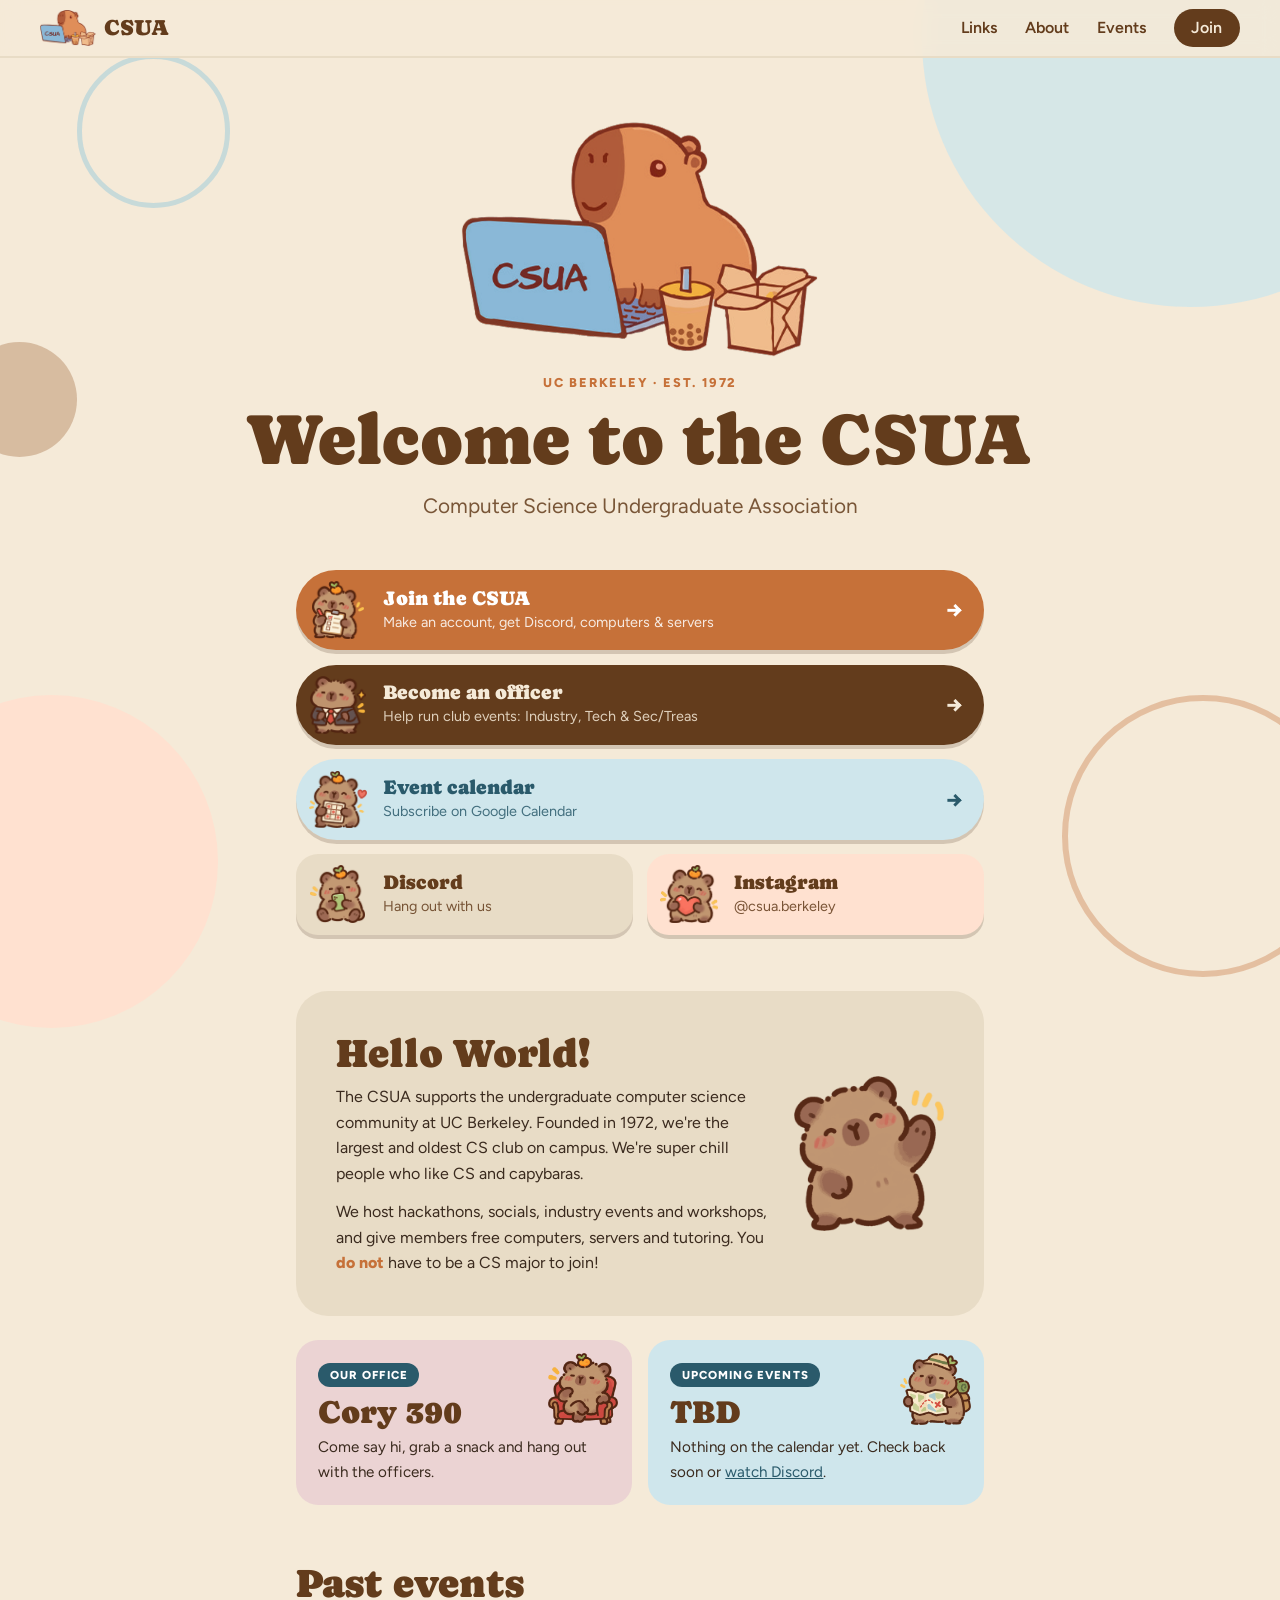
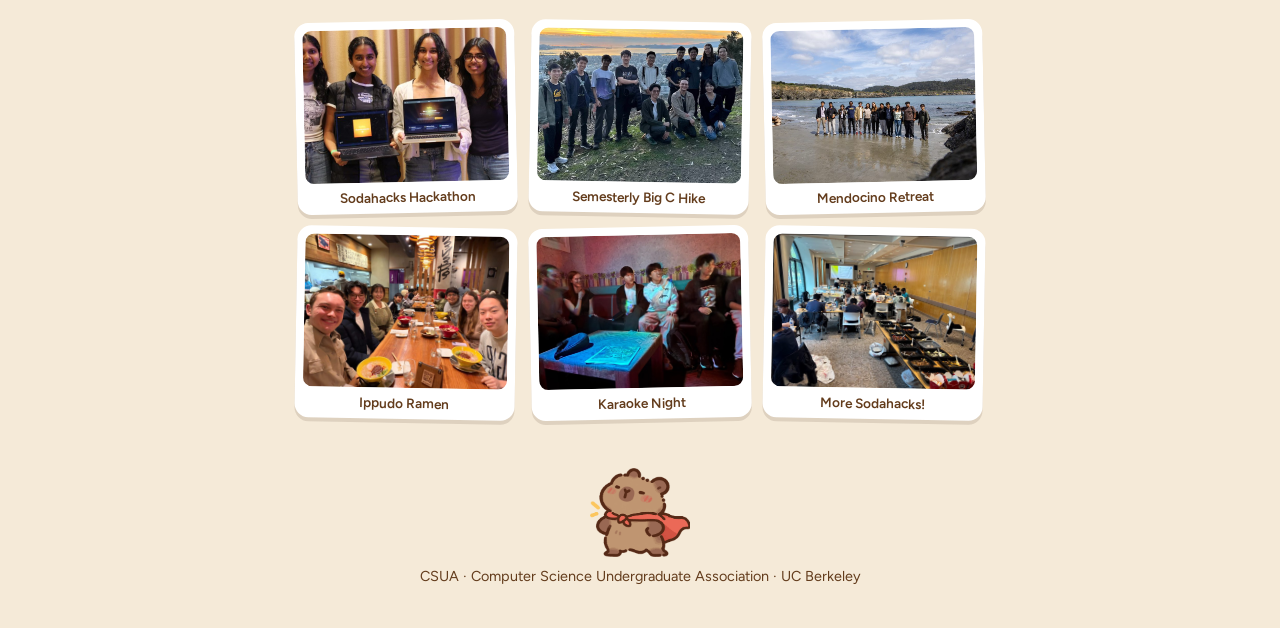
==== index.html @ c8054df7 "Add CSUA linktree site with capybara theme Static landing page with join, officer application, calen" ====
<!doctype html>
<html lang="en">
<head>
  <meta charset="utf-8">
  <meta name="viewport" content="width=device-width, initial-scale=1">
  <title>CSUA · UC Berkeley</title>
  <meta name="description" content="The Computer Science Undergraduate Association at UC Berkeley. Join, apply to be an officer, and find our events.">
  <meta property="og:title" content="CSUA · UC Berkeley">
  <meta property="og:description" content="Super chill people who like CS and capybaras.">
  <meta property="og:image" content="assets/capy_and_laptop.png">
  <meta name="theme-color" content="#F5EAD8">
  <link rel="icon" type="image/png" href="assets/favicon.png">
  <link rel="apple-touch-icon" href="assets/apple-touch-icon.png">
  <link rel="preconnect" href="https://fonts.googleapis.com">
  <link rel="preconnect" href="https://fonts.gstatic.com" crossorigin>
  <link href="https://fonts.googleapis.com/css2?family=Caprasimo&family=Figtree:ital,wght@0,400;0,600;0,800;1,400&display=swap" rel="stylesheet">
  <link rel="stylesheet" href="style.css">
</head>
<body>
  <div class="blobs" aria-hidden="true">
    <span class="blob blob-1"></span>
    <span class="blob blob-2"></span>
    <span class="blob blob-3"></span>
    <span class="ring ring-1"></span>
    <span class="ring ring-2"></span>
  </div>

  <nav class="nav">
    <a class="nav-logo" href="#top" aria-label="CSUA home">
      <img src="assets/capy_and_laptop.png" alt="" width="64" height="42">
      <span>CSUA</span>
    </a>
    <div class="nav-links">
      <a href="#links">Links</a>
      <a href="#about">About</a>
      <a href="#events">Events</a>
      <a class="nav-join" href="https://tinyurl.com/csua-join">Join</a>
    </div>
  </nav>

  <header class="hero" id="top">
    <img class="hero-img" src="assets/capy_and_laptop.png" alt="A capybara typing on a CSUA laptop next to boba and takeout" width="478" height="312">
    <p class="eyebrow">UC Berkeley · Est. 1972</p>
    <h1>Welcome to the CSUA</h1>
    <p class="subtitle">Computer Science Undergraduate Association</p>
  </header>

  <main>
    <section class="links" id="links" aria-label="Links">
      <a class="link link-rust" href="https://tinyurl.com/csua-join">
        <img src="assets/capy/clipboard.png" alt="" width="64" height="64">
        <span class="link-text">
          <strong>Join the CSUA</strong>
          <small>Make an account, get Discord, computers &amp; servers</small>
        </span>
        <span class="arrow" aria-hidden="true">→</span>
      </a>

      <a class="link link-brown" href="https://tinyurl.com/csua-officer-application">
        <img src="assets/capy/suit.png" alt="" width="64" height="64">
        <span class="link-text">
          <strong>Become an officer</strong>
          <small>Help run club events: Industry, Tech &amp; Sec/Treas</small>
        </span>
        <span class="arrow" aria-hidden="true">→</span>
      </a>

      <a class="link link-sky" href="https://calendar.google.com/calendar/u/0?cid=YmVya2VsZXkuZWR1X3J2NjQxcG10OW8xM3FuaDFzczR1aWI3OGJzQGdyb3VwLmNhbGVuZGFyLmdvb2dsZS5jb20">
        <img src="assets/capy/calendar.png" alt="" width="64" height="64">
        <span class="link-text">
          <strong>Event calendar</strong>
          <small>Subscribe on Google Calendar</small>
        </span>
        <span class="arrow" aria-hidden="true">→</span>
      </a>

      <div class="link-row">
        <a class="link link-sand" href="https://discord.gg/sddx7rNkHW">
          <img src="assets/capy/phone.png" alt="" width="64" height="64">
          <span class="link-text">
            <strong>Discord</strong>
            <small>Hang out with us</small>
          </span>
        </a>
        <a class="link link-peach" href="https://www.instagram.com/csua.berkeley">
          <img src="assets/capy/heart.png" alt="" width="64" height="64">
          <span class="link-text">
            <strong>Instagram</strong>
            <small>@csua.berkeley</small>
          </span>
        </a>
      </div>
    </section>

    <section class="about" id="about">
      <div class="about-inner">
        <div>
          <h2>Hello World!</h2>
          <p>
            The CSUA supports the undergraduate computer science community at UC Berkeley.
            Founded in 1972, we're the largest and oldest CS club on campus. We're
            super chill people who like CS and capybaras.
          </p>
          <p>
            We host hackathons, socials, industry events and workshops, and give members free
            computers, servers and tutoring. You <em>do not</em> have to be a CS major to join!
          </p>
        </div>
        <img class="about-capy" src="assets/capy/wave.png" alt="A capybara waving hello" width="210" height="240">
      </div>
    </section>

    <section class="cards" id="events">
      <article class="card card-office">
        <img src="assets/capy/armchair.png" alt="" width="84" height="84">
        <p class="tag">Our office</p>
        <h3>Cory 390</h3>
        <p>Come say hi, grab a snack and hang out with the officers.</p>
      </article>
      <article class="card card-events">
        <img src="assets/capy/map.png" alt="" width="84" height="84">
        <p class="tag">Upcoming events</p>
        <h3>TBD</h3>
        <p>Nothing on the calendar yet. Check back soon or <a href="https://discord.gg/sddx7rNkHW">watch Discord</a>.</p>
      </article>
    </section>

    <section class="past" aria-labelledby="past-title">
      <h2 id="past-title">Past events</h2>
      <div class="photos">
        <figure><img src="assets/photos/sodahacks.jpg" alt="Four students holding laptops at Sodahacks" loading="lazy"><figcaption>Sodahacks Hackathon</figcaption></figure>
        <figure><img src="assets/photos/big-c-hike.jpg" alt="Club members at the top of the Big C trail at sunset" loading="lazy"><figcaption>Semesterly Big C Hike</figcaption></figure>
        <figure><img src="assets/photos/mendocino.jpg" alt="Club members on a beach in Mendocino" loading="lazy"><figcaption>Mendocino Retreat</figcaption></figure>
        <figure><img src="assets/photos/ippudo.jpg" alt="Club members at a long table at Ippudo" loading="lazy"><figcaption>Ippudo Ramen</figcaption></figure>
        <figure><img src="assets/photos/karaoke.jpg" alt="Club members in a karaoke room" loading="lazy"><figcaption>Karaoke Night</figcaption></figure>
        <figure><img src="assets/photos/sodahacks-2.jpg" alt="A room full of hackers at Sodahacks" loading="lazy"><figcaption>More Sodahacks!</figcaption></figure>
      </div>
    </section>
  </main>

  <footer class="footer">
    <img src="assets/capy/cape.png" alt="" width="110" height="110">
    <p>CSUA · Computer Science Undergraduate Association · UC Berkeley</p>
  </footer>
</body>
</html>
---- style.css ----
:root {
  --cream: #F5EAD8;
  --sand: #E8DCC6;
  --tan: #BD9573;
  --brown: #633C1C;
  --brown-dark: #3E2410;
  --rust: #C67139;
  --sky: #CFE6EC;
  --sky-deep: #A9CFDA;
  --teal: #2A5A6B;
  --peach: #FFE1D0;
  --pink: #EBD3D3;
  --ink: #3A2A1E;
  --radius: 22px;
}

* { box-sizing: border-box; }

html { scroll-behavior: smooth; }

body {
  margin: 0;
  background: var(--cream);
  color: var(--ink);
  font: 400 1rem/1.6 "Figtree", system-ui, -apple-system, "Segoe UI", sans-serif;
  overflow-x: hidden;
}

img { max-width: 100%; height: auto; display: block; }

h1, h2, h3 {
  font-family: "Caprasimo", Georgia, serif;
  font-weight: 400;
  color: var(--brown);
  line-height: 1.1;
  margin: 0;
}

a { color: var(--teal); }

/* Decorative slide-style circles */
.blobs { position: fixed; inset: 0; pointer-events: none; z-index: -1; }
.blob, .ring { position: absolute; border-radius: 50%; }
.blob-1 { width: 42vmax; height: 42vmax; background: var(--sky); top: -18vmax; right: -14vmax; opacity: .8; }
.blob-2 { width: 26vmax; height: 26vmax; background: var(--peach); bottom: -10vmax; left: -9vmax; }
.blob-3 { width: 9vmax; height: 9vmax; background: var(--tan); top: 38vh; left: -3vmax; opacity: .55; }
.ring-1 { width: 22vmax; height: 22vmax; border: 6px solid var(--rust); opacity: .35; bottom: -6vmax; right: -5vmax; }
.ring-2 { width: 12vmax; height: 12vmax; border: 5px solid var(--sky-deep); top: 6vh; left: 6vw; opacity: .6; }

/* Nav (old site layout) */
.nav {
  position: sticky;
  top: 0;
  z-index: 10;
  display: flex;
  align-items: center;
  justify-content: space-between;
  gap: 1rem;
  padding: .55rem clamp(1rem, 4vw, 2.5rem);
  background: rgba(245, 234, 216, .88);
  backdrop-filter: blur(10px);
  border-bottom: 2px solid var(--sand);
}
.nav-logo { display: flex; align-items: center; gap: .5rem; text-decoration: none; }
.nav-logo img { width: 56px; height: auto; }
.nav-logo span { font-family: "Caprasimo", Georgia, serif; font-size: 1.35rem; color: var(--brown); }
.nav-links { display: flex; align-items: center; gap: clamp(.75rem, 2.5vw, 1.75rem); }
.nav-links a { color: var(--brown); text-decoration: none; font-weight: 600; }
.nav-links a:hover { color: var(--rust); }
.nav-links .nav-join {
  background: var(--brown);
  color: var(--cream);
  padding: .4rem 1.1rem;
  border-radius: 999px;
}
.nav-links .nav-join:hover { background: var(--rust); color: #fff; }

/* Hero */
.hero {
  text-align: center;
  padding: clamp(2rem, 6vw, 4rem) 1rem 2rem;
}
.hero-img {
  width: min(360px, 78vw);
  margin: 0 auto 1rem;
  animation: bob 4s ease-in-out infinite;
}
.eyebrow {
  margin: 0 0 .4rem;
  font-size: .8rem;
  font-weight: 800;
  letter-spacing: .14em;
  text-transform: uppercase;
  color: var(--rust);
}
.hero h1 { font-size: clamp(2.4rem, 8vw, 4.5rem); }
.subtitle { margin: .6rem 0 0; font-size: clamp(1.05rem, 2.6vw, 1.3rem); color: var(--brown); opacity: .85; }

@keyframes bob {
  0%, 100% { transform: translateY(0) rotate(-1deg); }
  50% { transform: translateY(-8px) rotate(1deg); }
}

main { max-width: 720px; margin: 0 auto; padding: 0 1rem; }

/* Links */
.links { display: grid; gap: .9rem; margin: 1rem 0 3.5rem; }
.link-row { display: grid; grid-template-columns: 1fr 1fr; gap: .9rem; }

.link {
  display: flex;
  align-items: center;
  gap: 1rem;
  padding: .7rem 1.3rem .7rem .8rem;
  border-radius: 999px;
  text-decoration: none;
  color: var(--ink);
  box-shadow: 0 4px 0 rgba(62, 36, 16, .18);
  transition: transform .15s ease, box-shadow .15s ease;
}
.link:hover { transform: translateY(-3px) rotate(-.4deg); box-shadow: 0 7px 0 rgba(62, 36, 16, .2); }
.link:active { transform: translateY(1px); box-shadow: 0 2px 0 rgba(62, 36, 16, .2); }
.link:focus-visible { outline: 3px solid var(--teal); outline-offset: 3px; }

.link img { width: 58px; height: 58px; object-fit: contain; flex-shrink: 0; transition: transform .2s ease; }
.link:hover img { transform: scale(1.1) rotate(-6deg); }
.link-text { display: flex; flex-direction: column; min-width: 0; flex: 1; }
.link-text strong { font-family: "Caprasimo", Georgia, serif; font-weight: 400; font-size: 1.25rem; line-height: 1.2; }
.link-text small { font-size: .9rem; opacity: .85; }
.arrow { font-size: 1.4rem; font-weight: 800; }

.link-rust { background: var(--rust); color: #fff; }
.link-brown { background: var(--brown); color: var(--cream); }
.link-sky { background: var(--sky); color: var(--teal); }
.link-sand { background: var(--sand); color: var(--brown); border-radius: var(--radius); }
.link-peach { background: var(--peach); color: var(--brown); border-radius: var(--radius); }

/* About (old site's "Hello World!" band) */
.about {
  background: var(--sand);
  border-radius: 32px;
  padding: clamp(1.5rem, 5vw, 2.5rem);
  margin-bottom: 1.5rem;
}
.about-inner { display: flex; align-items: center; gap: 1.5rem; }
.about h2 { font-size: clamp(1.9rem, 5vw, 2.5rem); margin-bottom: .6rem; }
.about p { margin: 0 0 .8rem; }
.about p:last-child { margin-bottom: 0; }
.about em { font-style: normal; font-weight: 800; color: var(--rust); }
.about-capy { width: 150px; flex-shrink: 0; }

/* Office + events cards */
.cards { display: grid; grid-template-columns: 1fr 1fr; gap: 1rem; margin-bottom: 3.5rem; }
.card {
  position: relative;
  border-radius: var(--radius);
  padding: 1.3rem 1.4rem;
  overflow: hidden;
}
.card img { width: 72px; height: 72px; object-fit: contain; position: absolute; top: .8rem; right: .8rem; }
.card .tag {
  display: inline-block;
  margin: 0 0 .5rem;
  padding: .15rem .7rem;
  border-radius: 999px;
  background: var(--teal);
  color: #fff;
  font-size: .72rem;
  font-weight: 800;
  letter-spacing: .1em;
  text-transform: uppercase;
}
.card h3 { font-size: 2rem; margin-bottom: .35rem; }
.card p:last-child { margin: 0; font-size: .95rem; padding-right: .5rem; }
.card-office { background: var(--pink); }
.card-events { background: var(--sky); }

/* Past events */
.past h2 { font-size: clamp(1.9rem, 5vw, 2.5rem); margin-bottom: 1rem; }
.photos {
  display: grid;
  grid-template-columns: repeat(3, 1fr);
  gap: .9rem;
}
.photos figure {
  margin: 0;
  background: #fff;
  padding: .5rem .5rem .3rem;
  border-radius: 14px;
  box-shadow: 0 4px 0 rgba(62, 36, 16, .12);
  transition: transform .2s ease;
}
.photos figure:nth-child(odd) { transform: rotate(-1.2deg); }
.photos figure:nth-child(even) { transform: rotate(1deg); }
.photos figure:hover { transform: rotate(0) scale(1.03); }
.photos img { width: 100%; aspect-ratio: 4 / 3; object-fit: cover; border-radius: 9px; }
.photos figcaption { text-align: center; font-size: .85rem; font-weight: 600; color: var(--brown); padding-top: .3rem; }

/* Footer */
.footer {
  text-align: center;
  padding: 3rem 1rem 2.5rem;
  color: var(--brown);
  font-size: .9rem;
}
.footer img { width: 100px; margin: 0 auto .5rem; }
.footer p { margin: 0; }

@media (max-width: 560px) {
  .nav-links a:not(.nav-join) { display: none; }
  .link-row, .cards { grid-template-columns: 1fr; }
  .photos { grid-template-columns: repeat(2, 1fr); }
  .about-inner { flex-direction: column-reverse; text-align: center; }
  .about-capy { width: 120px; }
  .link-text small { font-size: .82rem; }
}

@media (prefers-reduced-motion: reduce) {
  html { scroll-behavior: auto; }
  .hero-img { animation: none; }
  .link, .link img, .photos figure { transition: none; }
}
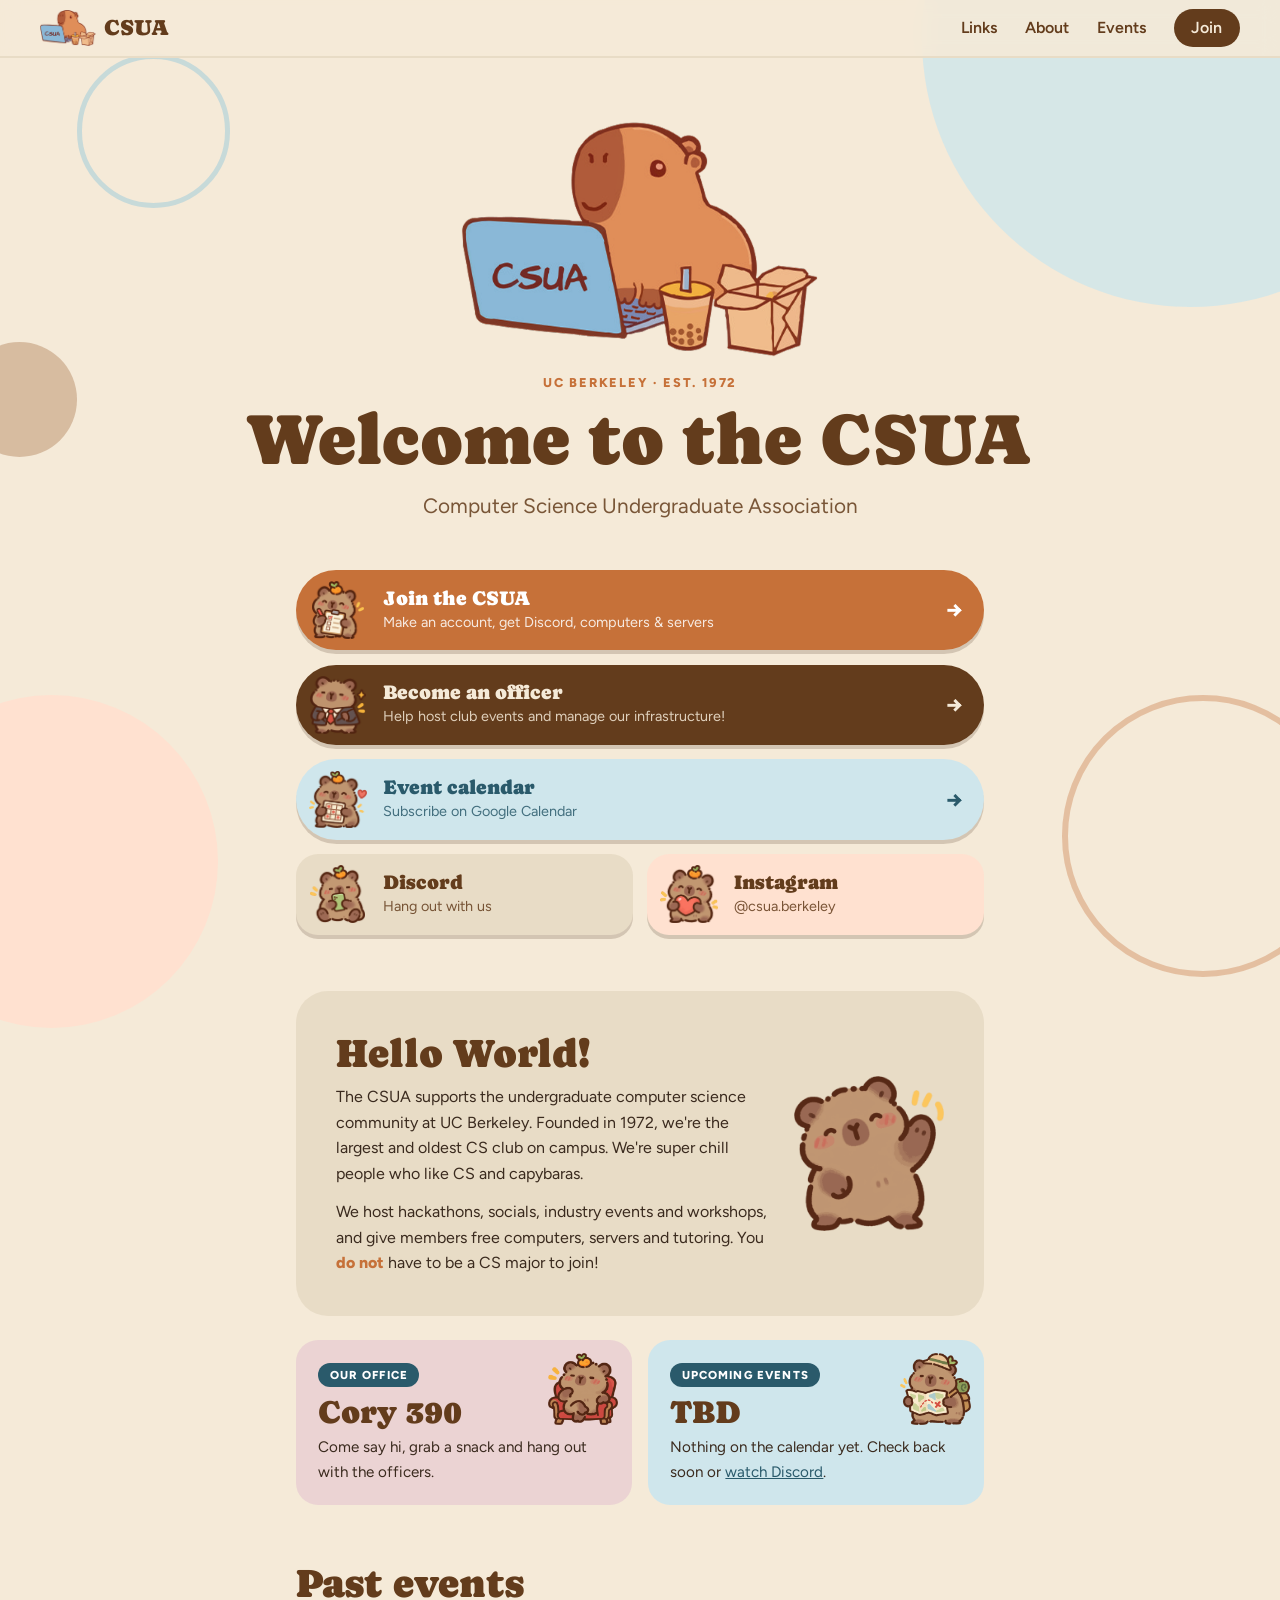
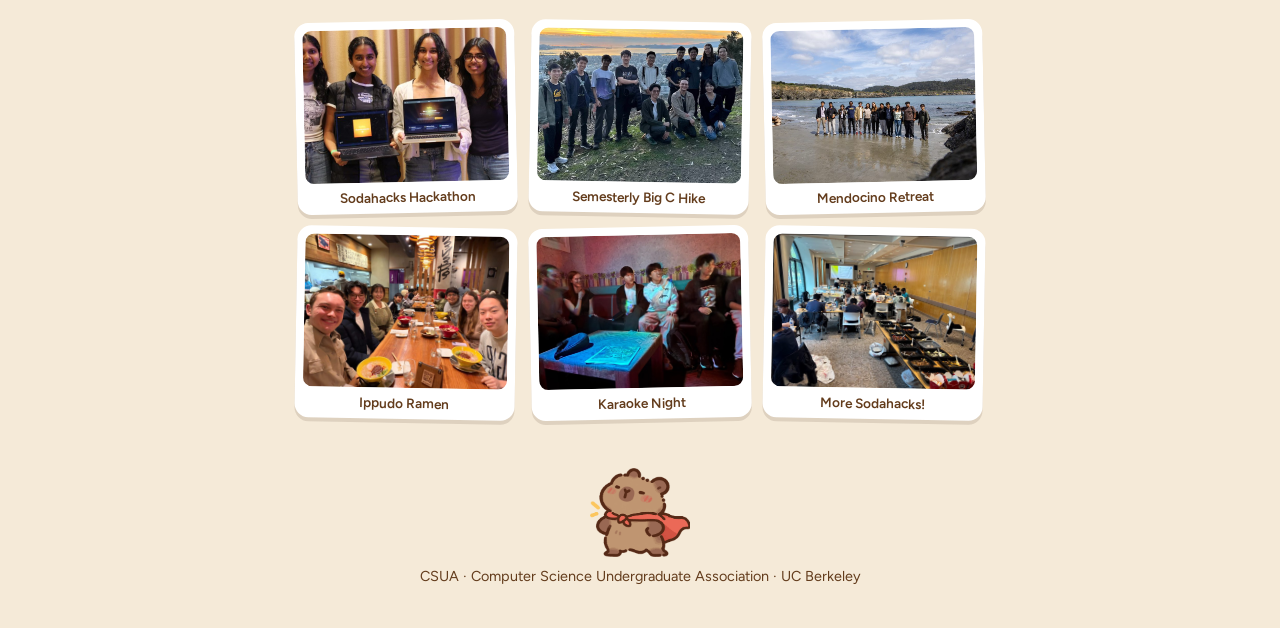
==== commit 867a195a: "Update officer link subtitle" ====
--- a/index.html
+++ b/index.html
@@ -60,7 +60,7 @@
         <img src="assets/capy/suit.png" alt="" width="64" height="64">
         <span class="link-text">
           <strong>Become an officer</strong>
-          <small>Help run club events: Industry, Tech &amp; Sec/Treas</small>
+          <small>Help host club events and manage our infrastructure!</small>
         </span>
         <span class="arrow" aria-hidden="true">→</span>
       </a>
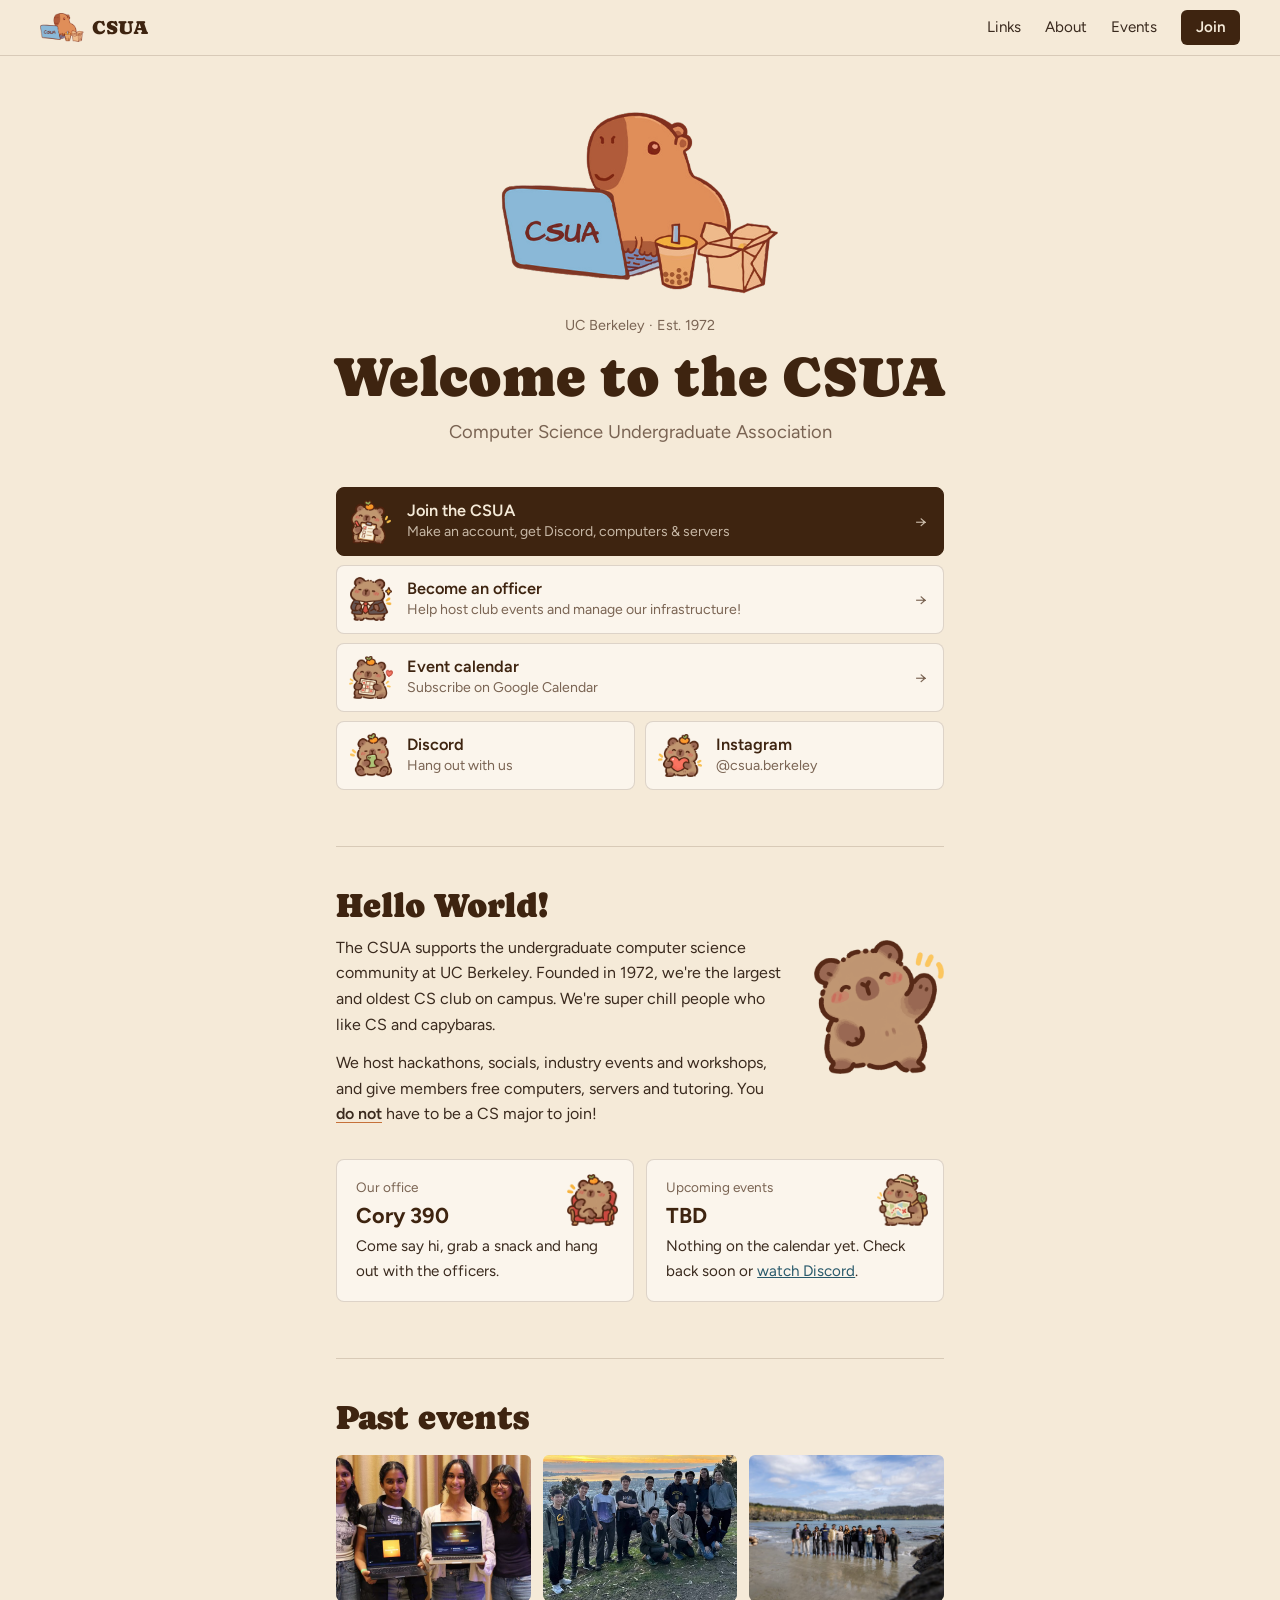
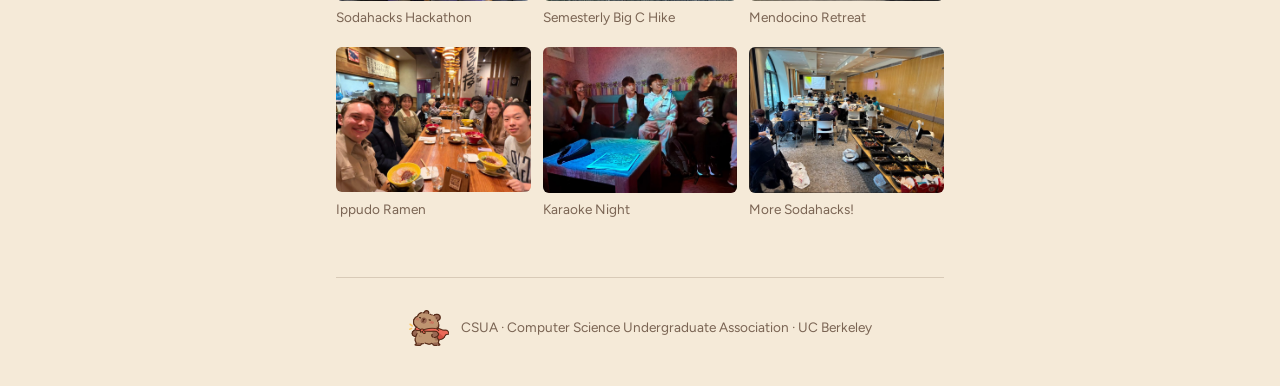
==== commit dbd907d3: "Tone down link and card styling Flatten the pill-shaped multi-color links into one bordered style wi" ====
--- a/index.html
+++ b/index.html
@@ -5,9 +5,19 @@
   <meta name="viewport" content="width=device-width, initial-scale=1">
   <title>CSUA · UC Berkeley</title>
   <meta name="description" content="The Computer Science Undergraduate Association at UC Berkeley. Join, apply to be an officer, and find our events.">
+  <meta property="og:type" content="website">
+  <meta property="og:url" content="https://csua.org/">
+  <meta property="og:site_name" content="CSUA">
   <meta property="og:title" content="CSUA · UC Berkeley">
-  <meta property="og:description" content="Super chill people who like CS and capybaras.">
-  <meta property="og:image" content="assets/capy_and_laptop.png">
+  <meta property="og:description" content="Berkeley's oldest and largest CS club, since 1972. Hackathons, socials, industry nights, free computers and servers, and plenty of capybaras. No CS major required!">
+  <meta property="og:image" content="https://csua.org/assets/og-image.png">
+  <meta property="og:image:width" content="1200">
+  <meta property="og:image:height" content="630">
+  <meta property="og:image:alt" content="CSUA, the Computer Science Undergraduate Association at UC Berkeley, with a capybara typing on a laptop surrounded by capybara stickers">
+  <meta name="twitter:card" content="summary_large_image">
+  <meta name="twitter:title" content="CSUA · UC Berkeley">
+  <meta name="twitter:description" content="Berkeley's oldest and largest CS club, since 1972. Hackathons, socials, industry nights, free computers and servers, and plenty of capybaras. No CS major required!">
+  <meta name="twitter:image" content="https://csua.org/assets/og-image.png">
   <meta name="theme-color" content="#F5EAD8">
   <link rel="icon" type="image/png" href="assets/favicon.png">
   <link rel="apple-touch-icon" href="assets/apple-touch-icon.png">
@@ -17,14 +27,6 @@
   <link rel="stylesheet" href="style.css">
 </head>
 <body>
-  <div class="blobs" aria-hidden="true">
-    <span class="blob blob-1"></span>
-    <span class="blob blob-2"></span>
-    <span class="blob blob-3"></span>
-    <span class="ring ring-1"></span>
-    <span class="ring ring-2"></span>
-  </div>
-
   <nav class="nav">
     <a class="nav-logo" href="#top" aria-label="CSUA home">
       <img src="assets/capy_and_laptop.png" alt="" width="64" height="42">
--- a/style.css
+++ b/style.css
@@ -1,17 +1,16 @@
 :root {
   --cream: #F5EAD8;
+  --paper: #FBF5EC;
   --sand: #E8DCC6;
+  --line: rgba(62, 36, 16, .16);
   --tan: #BD9573;
   --brown: #633C1C;
   --brown-dark: #3E2410;
   --rust: #C67139;
-  --sky: #CFE6EC;
-  --sky-deep: #A9CFDA;
   --teal: #2A5A6B;
-  --peach: #FFE1D0;
-  --pink: #EBD3D3;
   --ink: #3A2A1E;
-  --radius: 22px;
+  --muted: #7A6453;
+  --radius: 8px;
 }
 
 * { box-sizing: border-box; }
@@ -29,25 +28,18 @@
 img { max-width: 100%; height: auto; display: block; }
 
 h1, h2, h3 {
+  color: var(--brown-dark);
+  line-height: 1.15;
+  margin: 0;
+}
+h1, h2 {
   font-family: "Caprasimo", Georgia, serif;
   font-weight: 400;
-  color: var(--brown);
-  line-height: 1.1;
-  margin: 0;
 }
 
 a { color: var(--teal); }
 
-/* Decorative slide-style circles */
-.blobs { position: fixed; inset: 0; pointer-events: none; z-index: -1; }
-.blob, .ring { position: absolute; border-radius: 50%; }
-.blob-1 { width: 42vmax; height: 42vmax; background: var(--sky); top: -18vmax; right: -14vmax; opacity: .8; }
-.blob-2 { width: 26vmax; height: 26vmax; background: var(--peach); bottom: -10vmax; left: -9vmax; }
-.blob-3 { width: 9vmax; height: 9vmax; background: var(--tan); top: 38vh; left: -3vmax; opacity: .55; }
-.ring-1 { width: 22vmax; height: 22vmax; border: 6px solid var(--rust); opacity: .35; bottom: -6vmax; right: -5vmax; }
-.ring-2 { width: 12vmax; height: 12vmax; border: 5px solid var(--sky-deep); top: 6vh; left: 6vw; opacity: .6; }
-
-/* Nav (old site layout) */
+/* Nav */
 .nav {
   position: sticky;
   top: 0;
@@ -56,167 +48,144 @@
   align-items: center;
   justify-content: space-between;
   gap: 1rem;
-  padding: .55rem clamp(1rem, 4vw, 2.5rem);
-  background: rgba(245, 234, 216, .88);
-  backdrop-filter: blur(10px);
-  border-bottom: 2px solid var(--sand);
+  padding: .6rem clamp(1rem, 4vw, 2.5rem);
+  background: rgba(245, 234, 216, .92);
+  backdrop-filter: blur(8px);
+  border-bottom: 1px solid var(--line);
 }
 .nav-logo { display: flex; align-items: center; gap: .5rem; text-decoration: none; }
-.nav-logo img { width: 56px; height: auto; }
-.nav-logo span { font-family: "Caprasimo", Georgia, serif; font-size: 1.35rem; color: var(--brown); }
-.nav-links { display: flex; align-items: center; gap: clamp(.75rem, 2.5vw, 1.75rem); }
-.nav-links a { color: var(--brown); text-decoration: none; font-weight: 600; }
+.nav-logo img { width: 44px; height: auto; }
+.nav-logo span { font-family: "Caprasimo", Georgia, serif; font-size: 1.2rem; color: var(--brown-dark); }
+.nav-links { display: flex; align-items: center; gap: clamp(.75rem, 2.5vw, 1.5rem); }
+.nav-links a { color: var(--ink); text-decoration: none; font-size: .95rem; }
 .nav-links a:hover { color: var(--rust); }
 .nav-links .nav-join {
-  background: var(--brown);
+  background: var(--brown-dark);
   color: var(--cream);
-  padding: .4rem 1.1rem;
-  border-radius: 999px;
+  padding: .35rem .9rem;
+  border-radius: 6px;
+  font-weight: 600;
 }
-.nav-links .nav-join:hover { background: var(--rust); color: #fff; }
+.nav-links .nav-join:hover { background: var(--brown); color: var(--cream); }
 
 /* Hero */
 .hero {
+  max-width: 720px;
+  margin: 0 auto;
   text-align: center;
-  padding: clamp(2rem, 6vw, 4rem) 1rem 2rem;
+  padding: clamp(2rem, 6vw, 3.5rem) 1rem 2rem;
 }
-.hero-img {
-  width: min(360px, 78vw);
-  margin: 0 auto 1rem;
-  animation: bob 4s ease-in-out infinite;
+.hero-img { width: min(280px, 70vw); margin: 0 auto 1.25rem; }
+.eyebrow {
+  margin: 0 0 .5rem;
+  font-size: .9rem;
+  color: var(--muted);
 }
-.eyebrow {
-  margin: 0 0 .4rem;
-  font-size: .8rem;
-  font-weight: 800;
-  letter-spacing: .14em;
-  text-transform: uppercase;
-  color: var(--rust);
-}
-.hero h1 { font-size: clamp(2.4rem, 8vw, 4.5rem); }
-.subtitle { margin: .6rem 0 0; font-size: clamp(1.05rem, 2.6vw, 1.3rem); color: var(--brown); opacity: .85; }
+.hero h1 { font-size: clamp(2.2rem, 7vw, 3.5rem); }
+.subtitle { margin: .5rem 0 0; font-size: clamp(1rem, 2.4vw, 1.15rem); color: var(--muted); }
 
-@keyframes bob {
-  0%, 100% { transform: translateY(0) rotate(-1deg); }
-  50% { transform: translateY(-8px) rotate(1deg); }
-}
-
-main { max-width: 720px; margin: 0 auto; padding: 0 1rem; }
+main { max-width: 640px; margin: 0 auto; padding: 0 1rem; }
 
 /* Links */
-.links { display: grid; gap: .9rem; margin: 1rem 0 3.5rem; }
-.link-row { display: grid; grid-template-columns: 1fr 1fr; gap: .9rem; }
+.links { display: grid; gap: .6rem; margin: .5rem 0 3.5rem; }
+.link-row { display: grid; grid-template-columns: 1fr 1fr; gap: .6rem; }
 
 .link {
   display: flex;
   align-items: center;
-  gap: 1rem;
-  padding: .7rem 1.3rem .7rem .8rem;
-  border-radius: 999px;
+  gap: .9rem;
+  padding: .7rem 1rem .7rem .75rem;
+  border: 1px solid var(--line);
+  border-radius: var(--radius);
+  background: var(--paper);
+  color: var(--ink);
   text-decoration: none;
-  color: var(--ink);
-  box-shadow: 0 4px 0 rgba(62, 36, 16, .18);
-  transition: transform .15s ease, box-shadow .15s ease;
+  transition: border-color .15s ease, background-color .15s ease;
 }
-.link:hover { transform: translateY(-3px) rotate(-.4deg); box-shadow: 0 7px 0 rgba(62, 36, 16, .2); }
-.link:active { transform: translateY(1px); box-shadow: 0 2px 0 rgba(62, 36, 16, .2); }
-.link:focus-visible { outline: 3px solid var(--teal); outline-offset: 3px; }
+.link:hover { border-color: var(--brown); background: #fff; }
+.link:focus-visible { outline: 2px solid var(--teal); outline-offset: 2px; }
 
-.link img { width: 58px; height: 58px; object-fit: contain; flex-shrink: 0; transition: transform .2s ease; }
-.link:hover img { transform: scale(1.1) rotate(-6deg); }
+.link img { width: 44px; height: 44px; object-fit: contain; flex-shrink: 0; }
 .link-text { display: flex; flex-direction: column; min-width: 0; flex: 1; }
-.link-text strong { font-family: "Caprasimo", Georgia, serif; font-weight: 400; font-size: 1.25rem; line-height: 1.2; }
-.link-text small { font-size: .9rem; opacity: .85; }
-.arrow { font-size: 1.4rem; font-weight: 800; }
+.link-text strong { font-weight: 600; font-size: 1.02rem; line-height: 1.3; color: var(--brown-dark); }
+.link-text small { font-size: .88rem; color: var(--muted); }
+.arrow { color: var(--muted); transition: transform .15s ease, color .15s ease; }
+.link:hover .arrow { color: var(--brown-dark); transform: translateX(2px); }
 
-.link-rust { background: var(--rust); color: #fff; }
-.link-brown { background: var(--brown); color: var(--cream); }
-.link-sky { background: var(--sky); color: var(--teal); }
-.link-sand { background: var(--sand); color: var(--brown); border-radius: var(--radius); }
-.link-peach { background: var(--peach); color: var(--brown); border-radius: var(--radius); }
+/* Primary link */
+.link-rust { background: var(--brown-dark); border-color: var(--brown-dark); }
+.link-rust:hover { background: var(--brown); border-color: var(--brown); }
+.link-rust .link-text strong { color: var(--cream); }
+.link-rust .link-text small, .link-rust .arrow, .link-rust:hover .arrow { color: rgba(245, 234, 216, .75); }
 
-/* About (old site's "Hello World!" band) */
+/* About */
 .about {
-  background: var(--sand);
-  border-radius: 32px;
-  padding: clamp(1.5rem, 5vw, 2.5rem);
-  margin-bottom: 1.5rem;
+  border-top: 1px solid var(--line);
+  padding: 2.5rem 0 2rem;
 }
-.about-inner { display: flex; align-items: center; gap: 1.5rem; }
-.about h2 { font-size: clamp(1.9rem, 5vw, 2.5rem); margin-bottom: .6rem; }
+.about-inner { display: flex; align-items: center; gap: 2rem; }
+.about h2 { font-size: clamp(1.7rem, 4.5vw, 2.1rem); margin-bottom: .6rem; }
 .about p { margin: 0 0 .8rem; }
 .about p:last-child { margin-bottom: 0; }
-.about em { font-style: normal; font-weight: 800; color: var(--rust); }
-.about-capy { width: 150px; flex-shrink: 0; }
+.about em { font-style: normal; font-weight: 600; text-decoration: underline; text-decoration-color: var(--rust); text-underline-offset: 3px; }
+.about-capy { width: 130px; flex-shrink: 0; }
 
 /* Office + events cards */
-.cards { display: grid; grid-template-columns: 1fr 1fr; gap: 1rem; margin-bottom: 3.5rem; }
+.cards { display: grid; grid-template-columns: 1fr 1fr; gap: .75rem; margin-bottom: 3.5rem; }
 .card {
   position: relative;
+  border: 1px solid var(--line);
   border-radius: var(--radius);
-  padding: 1.3rem 1.4rem;
-  overflow: hidden;
+  background: var(--paper);
+  padding: 1.1rem 1.2rem;
 }
-.card img { width: 72px; height: 72px; object-fit: contain; position: absolute; top: .8rem; right: .8rem; }
+.card img { width: 52px; height: 52px; object-fit: contain; position: absolute; top: .9rem; right: .9rem; }
 .card .tag {
-  display: inline-block;
-  margin: 0 0 .5rem;
-  padding: .15rem .7rem;
-  border-radius: 999px;
-  background: var(--teal);
-  color: #fff;
-  font-size: .72rem;
-  font-weight: 800;
-  letter-spacing: .1em;
-  text-transform: uppercase;
+  margin: 0 0 .25rem;
+  font-size: .85rem;
+  color: var(--muted);
 }
-.card h3 { font-size: 2rem; margin-bottom: .35rem; }
+.card h3 { font-size: 1.35rem; font-weight: 700; margin-bottom: .4rem; }
 .card p:last-child { margin: 0; font-size: .95rem; padding-right: .5rem; }
-.card-office { background: var(--pink); }
-.card-events { background: var(--sky); }
 
 /* Past events */
-.past h2 { font-size: clamp(1.9rem, 5vw, 2.5rem); margin-bottom: 1rem; }
+.past { border-top: 1px solid var(--line); padding-top: 2.5rem; }
+.past h2 { font-size: clamp(1.7rem, 4.5vw, 2.1rem); margin-bottom: 1.1rem; }
 .photos {
   display: grid;
   grid-template-columns: repeat(3, 1fr);
-  gap: .9rem;
+  gap: 1.1rem .75rem;
 }
-.photos figure {
-  margin: 0;
-  background: #fff;
-  padding: .5rem .5rem .3rem;
-  border-radius: 14px;
-  box-shadow: 0 4px 0 rgba(62, 36, 16, .12);
-  transition: transform .2s ease;
-}
-.photos figure:nth-child(odd) { transform: rotate(-1.2deg); }
-.photos figure:nth-child(even) { transform: rotate(1deg); }
-.photos figure:hover { transform: rotate(0) scale(1.03); }
-.photos img { width: 100%; aspect-ratio: 4 / 3; object-fit: cover; border-radius: 9px; }
-.photos figcaption { text-align: center; font-size: .85rem; font-weight: 600; color: var(--brown); padding-top: .3rem; }
+.photos figure { margin: 0; }
+.photos img { width: 100%; aspect-ratio: 4 / 3; object-fit: cover; border-radius: 6px; }
+.photos figcaption { font-size: .85rem; color: var(--muted); padding-top: .4rem; }
 
 /* Footer */
 .footer {
-  text-align: center;
-  padding: 3rem 1rem 2.5rem;
-  color: var(--brown);
-  font-size: .9rem;
+  max-width: 608px;
+  margin: 3.5rem auto 0;
+  padding: 2rem 0 2.5rem;
+  border-top: 1px solid var(--line);
+  display: flex;
+  align-items: center;
+  justify-content: center;
+  gap: .75rem;
+  color: var(--muted);
+  font-size: .85rem;
 }
-.footer img { width: 100px; margin: 0 auto .5rem; }
+.footer img { width: 40px; }
 .footer p { margin: 0; }
 
 @media (max-width: 560px) {
   .nav-links a:not(.nav-join) { display: none; }
   .link-row, .cards { grid-template-columns: 1fr; }
   .photos { grid-template-columns: repeat(2, 1fr); }
-  .about-inner { flex-direction: column-reverse; text-align: center; }
-  .about-capy { width: 120px; }
-  .link-text small { font-size: .82rem; }
+  .about-inner { flex-direction: column-reverse; align-items: flex-start; gap: 1rem; }
+  .about-capy { width: 100px; }
+  .footer { flex-direction: column; text-align: center; margin-inline: 1rem; }
 }
 
 @media (prefers-reduced-motion: reduce) {
   html { scroll-behavior: auto; }
-  .hero-img { animation: none; }
-  .link, .link img, .photos figure { transition: none; }
+  .link, .arrow { transition: none; }
 }
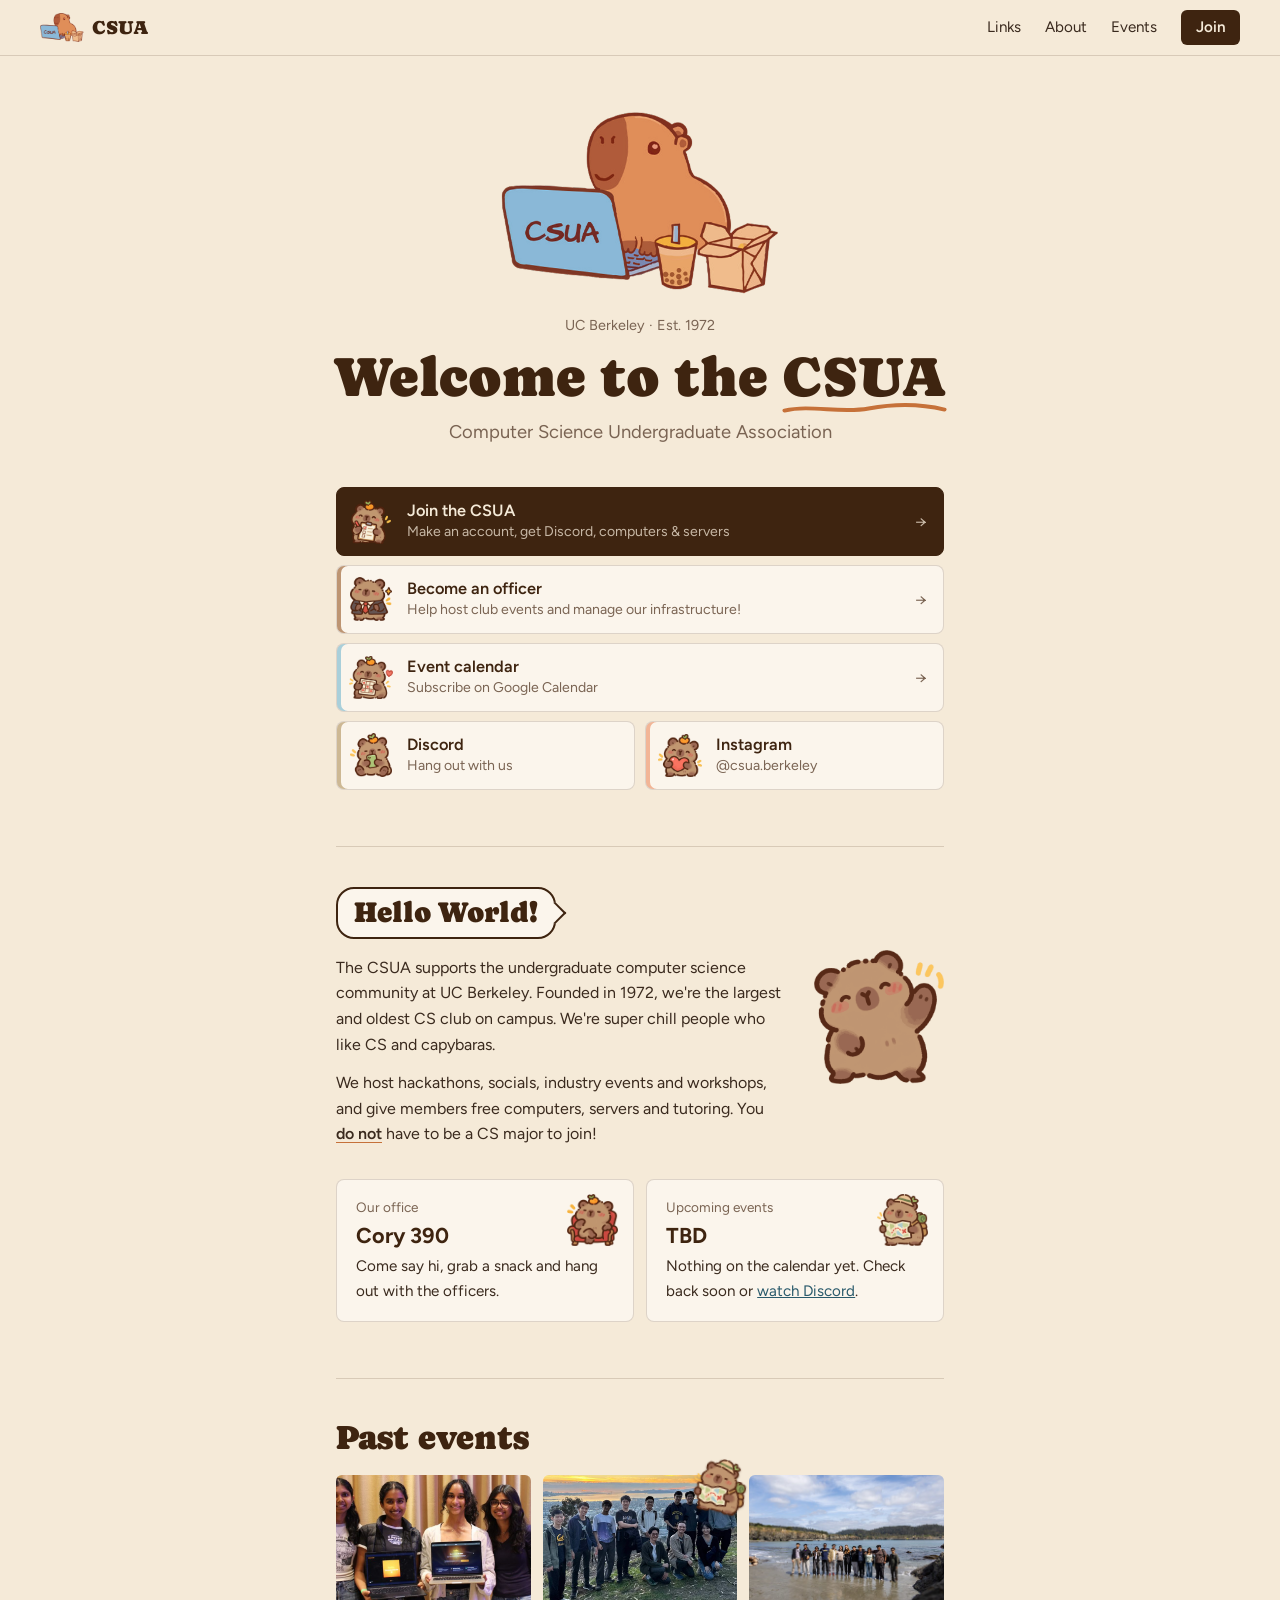
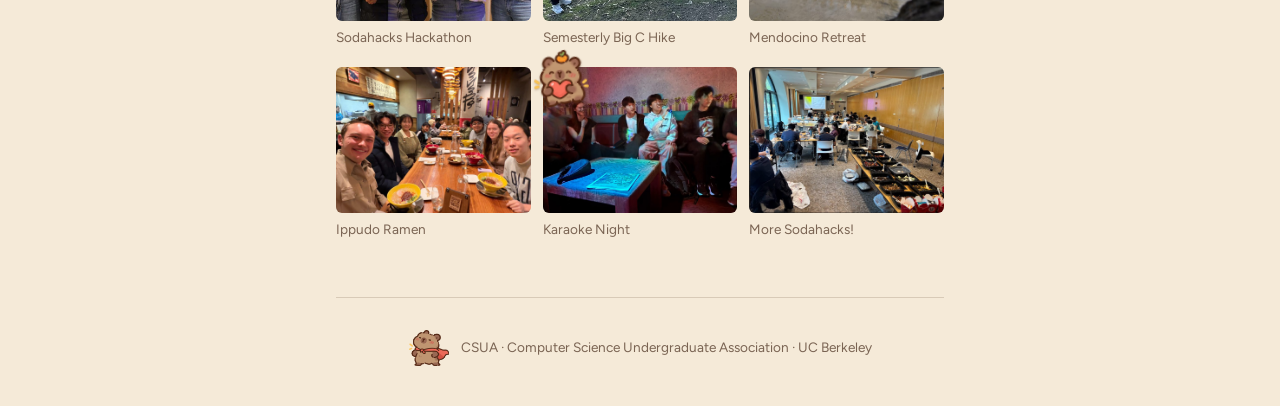
==== commit e47906da: "Add cute touches back to the linktree Wiggle capybara icons on link hover, give each link a pastel a" ====
--- a/index.html
+++ b/index.html
@@ -43,7 +43,7 @@
   <header class="hero" id="top">
     <img class="hero-img" src="assets/capy_and_laptop.png" alt="A capybara typing on a CSUA laptop next to boba and takeout" width="478" height="312">
     <p class="eyebrow">UC Berkeley · Est. 1972</p>
-    <h1>Welcome to the CSUA</h1>
+    <h1>Welcome to the <span class="doodle">CSUA</span></h1>
     <p class="subtitle">Computer Science Undergraduate Association</p>
   </header>
 
@@ -131,10 +131,10 @@
       <h2 id="past-title">Past events</h2>
       <div class="photos">
         <figure><img src="assets/photos/sodahacks.jpg" alt="Four students holding laptops at Sodahacks" loading="lazy"><figcaption>Sodahacks Hackathon</figcaption></figure>
-        <figure><img src="assets/photos/big-c-hike.jpg" alt="Club members at the top of the Big C trail at sunset" loading="lazy"><figcaption>Semesterly Big C Hike</figcaption></figure>
+        <figure><img src="assets/photos/big-c-hike.jpg" alt="Club members at the top of the Big C trail at sunset" loading="lazy"><img class="sticker" src="assets/capy/map.png" alt="" width="64" height="64" loading="lazy"><figcaption>Semesterly Big C Hike</figcaption></figure>
         <figure><img src="assets/photos/mendocino.jpg" alt="Club members on a beach in Mendocino" loading="lazy"><figcaption>Mendocino Retreat</figcaption></figure>
         <figure><img src="assets/photos/ippudo.jpg" alt="Club members at a long table at Ippudo" loading="lazy"><figcaption>Ippudo Ramen</figcaption></figure>
-        <figure><img src="assets/photos/karaoke.jpg" alt="Club members in a karaoke room" loading="lazy"><figcaption>Karaoke Night</figcaption></figure>
+        <figure><img src="assets/photos/karaoke.jpg" alt="Club members in a karaoke room" loading="lazy"><img class="sticker sticker-left" src="assets/capy/heart.png" alt="" width="64" height="64" loading="lazy"><figcaption>Karaoke Night</figcaption></figure>
         <figure><img src="assets/photos/sodahacks-2.jpg" alt="A room full of hackers at Sodahacks" loading="lazy"><figcaption>More Sodahacks!</figcaption></figure>
       </div>
     </section>
--- a/style.css
+++ b/style.css
@@ -82,6 +82,10 @@
   color: var(--muted);
 }
 .hero h1 { font-size: clamp(2.2rem, 7vw, 3.5rem); }
+.doodle {
+  padding-bottom: .12em;
+  background: url("data:image/svg+xml,%3Csvg xmlns='http://www.w3.org/2000/svg' viewBox='0 0 200 14' preserveAspectRatio='none'%3E%3Cpath d='M3 9 C 35 3, 70 12, 105 7 S 170 3, 197 8' fill='none' stroke='%23C67139' stroke-width='4' stroke-linecap='round' vector-effect='non-scaling-stroke'/%3E%3C/svg%3E") left bottom / 100% .28em no-repeat;
+}
 .subtitle { margin: .5rem 0 0; font-size: clamp(1rem, 2.4vw, 1.15rem); color: var(--muted); }
 
 main { max-width: 640px; margin: 0 auto; padding: 0 1rem; }
@@ -98,11 +102,25 @@
   border: 1px solid var(--line);
   border-radius: var(--radius);
   background: var(--paper);
+  box-shadow: inset 4px 0 0 var(--accent, var(--sand));
   color: var(--ink);
   text-decoration: none;
   transition: border-color .15s ease, background-color .15s ease;
 }
-.link:hover { border-color: var(--brown); background: #fff; }
+.link:hover { border-color: var(--accent, var(--brown)); background: var(--tint, #fff); }
+.link:hover img { animation: wiggle .5s ease-in-out; }
+
+.link-brown { --accent: #BD9573; --tint: #F3E6D8; }
+.link-sky   { --accent: #A9CFDA; --tint: #E6F2F5; }
+.link-sand  { --accent: #CDB894; --tint: #F1E8D8; }
+.link-peach { --accent: #F2B596; --tint: #FFEEE4; }
+
+@keyframes wiggle {
+  0%, 100% { transform: rotate(0); }
+  25% { transform: rotate(-9deg); }
+  50% { transform: rotate(7deg); }
+  75% { transform: rotate(-3deg); }
+}
 .link:focus-visible { outline: 2px solid var(--teal); outline-offset: 2px; }
 
 .link img { width: 44px; height: 44px; object-fit: contain; flex-shrink: 0; }
@@ -113,7 +131,7 @@
 .link:hover .arrow { color: var(--brown-dark); transform: translateX(2px); }
 
 /* Primary link */
-.link-rust { background: var(--brown-dark); border-color: var(--brown-dark); }
+.link-rust { background: var(--brown-dark); border-color: var(--brown-dark); box-shadow: none; }
 .link-rust:hover { background: var(--brown); border-color: var(--brown); }
 .link-rust .link-text strong { color: var(--cream); }
 .link-rust .link-text small, .link-rust .arrow, .link-rust:hover .arrow { color: rgba(245, 234, 216, .75); }
@@ -124,7 +142,29 @@
   padding: 2.5rem 0 2rem;
 }
 .about-inner { display: flex; align-items: center; gap: 2rem; }
-.about h2 { font-size: clamp(1.7rem, 4.5vw, 2.1rem); margin-bottom: .6rem; }
+.about h2 {
+  position: relative;
+  display: inline-block;
+  font-size: clamp(1.5rem, 4vw, 1.8rem);
+  margin-bottom: 1rem;
+  padding: .45rem 1rem .5rem;
+  background: var(--paper);
+  border: 2px solid var(--brown-dark);
+  border-radius: 18px;
+}
+/* speech bubble tail, pointing at the waving capybara */
+.about h2::after {
+  content: "";
+  position: absolute;
+  right: -9px;
+  top: 50%;
+  width: 14px;
+  height: 14px;
+  background: var(--paper);
+  border-top: 2px solid var(--brown-dark);
+  border-right: 2px solid var(--brown-dark);
+  transform: translateY(-50%) rotate(45deg);
+}
 .about p { margin: 0 0 .8rem; }
 .about p:last-child { margin-bottom: 0; }
 .about em { font-style: normal; font-weight: 600; text-decoration: underline; text-decoration-color: var(--rust); text-underline-offset: 3px; }
@@ -156,7 +196,20 @@
   grid-template-columns: repeat(3, 1fr);
   gap: 1.1rem .75rem;
 }
-.photos figure { margin: 0; }
+.photos figure { position: relative; margin: 0; }
+.photos .sticker {
+  position: absolute;
+  top: -16px;
+  right: -10px;
+  width: 54px;
+  height: 54px;
+  aspect-ratio: auto;
+  object-fit: contain;
+  border-radius: 0;
+  transform: rotate(12deg);
+  filter: drop-shadow(0 1px 1px rgba(62, 36, 16, .3));
+}
+.photos .sticker-left { right: auto; left: -10px; transform: rotate(-10deg); }
 .photos img { width: 100%; aspect-ratio: 4 / 3; object-fit: cover; border-radius: 6px; }
 .photos figcaption { font-size: .85rem; color: var(--muted); padding-top: .4rem; }
 
@@ -182,10 +235,12 @@
   .photos { grid-template-columns: repeat(2, 1fr); }
   .about-inner { flex-direction: column-reverse; align-items: flex-start; gap: 1rem; }
   .about-capy { width: 100px; }
+  .about h2::after { right: auto; left: 1.5rem; top: -9px; transform: rotate(-45deg); }
   .footer { flex-direction: column; text-align: center; margin-inline: 1rem; }
 }
 
 @media (prefers-reduced-motion: reduce) {
   html { scroll-behavior: auto; }
   .link, .arrow { transition: none; }
-}
+  .link:hover img { animation: none; }
+}
